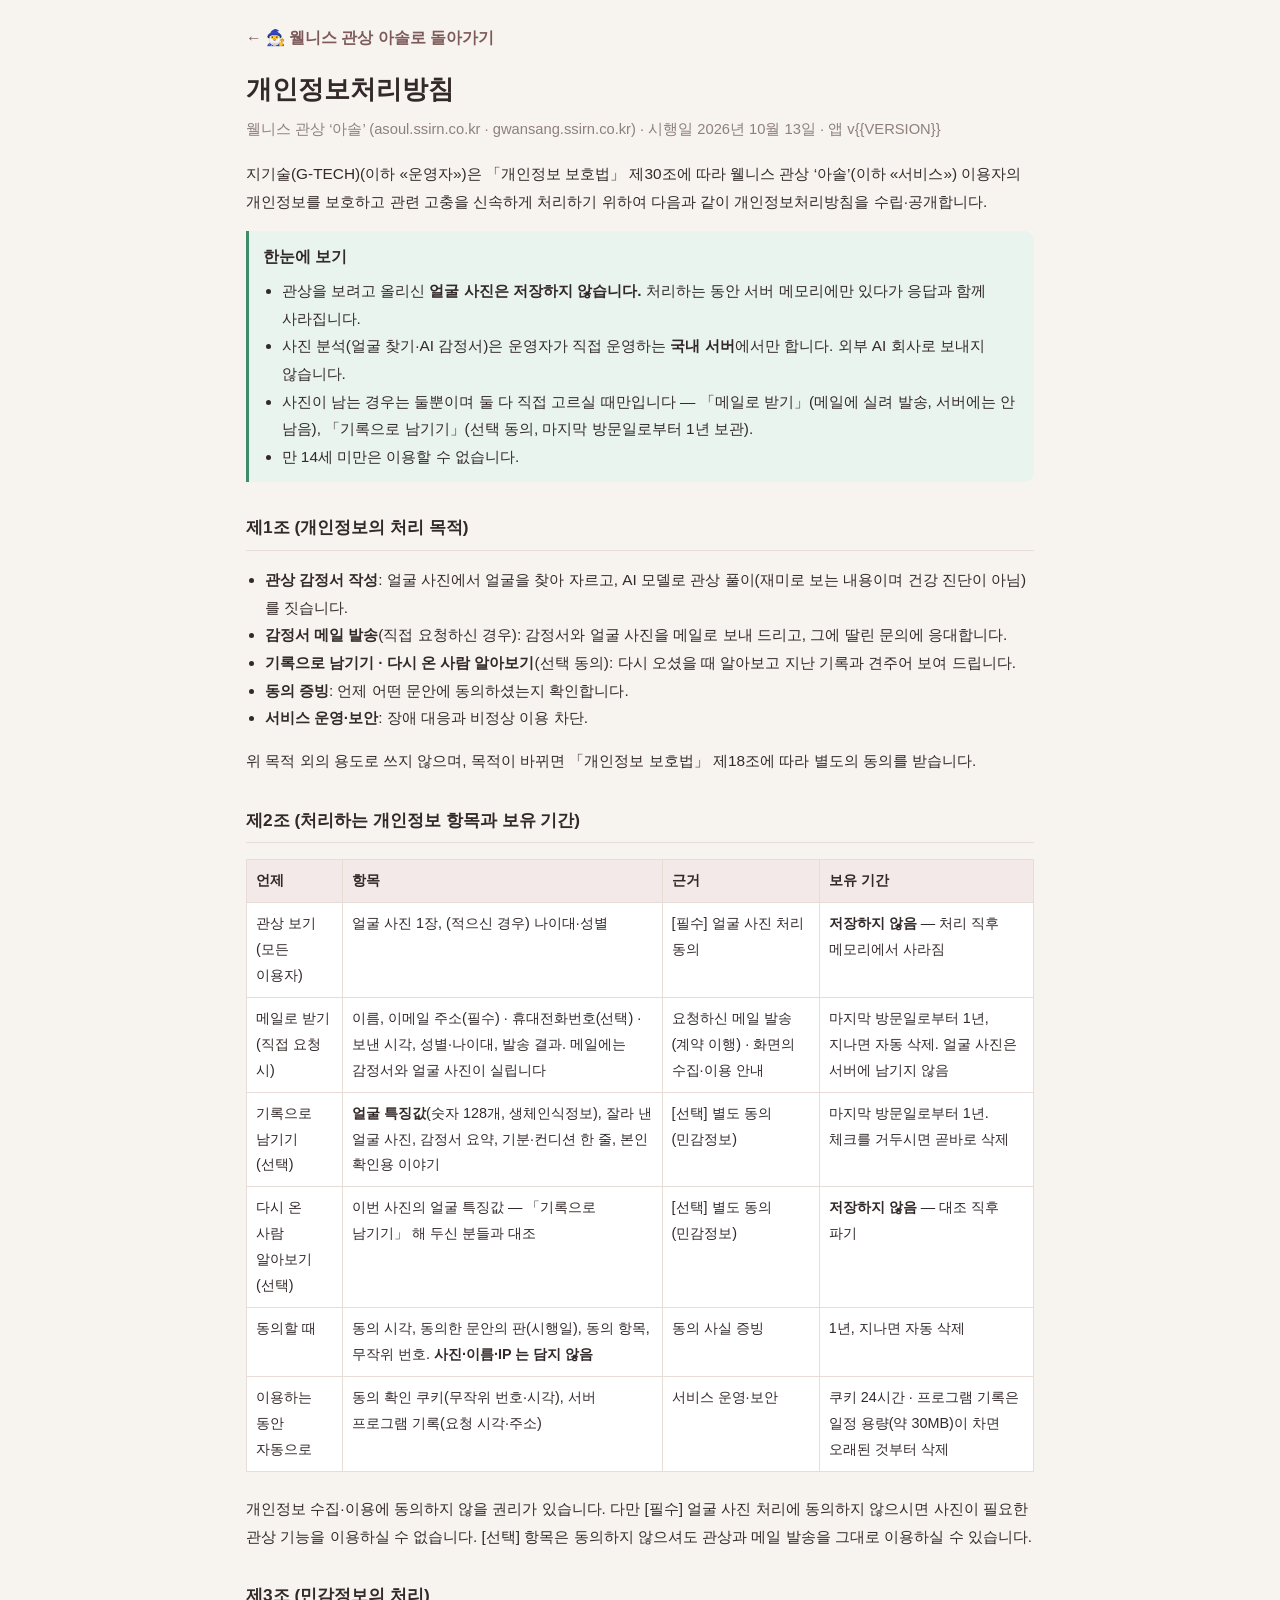
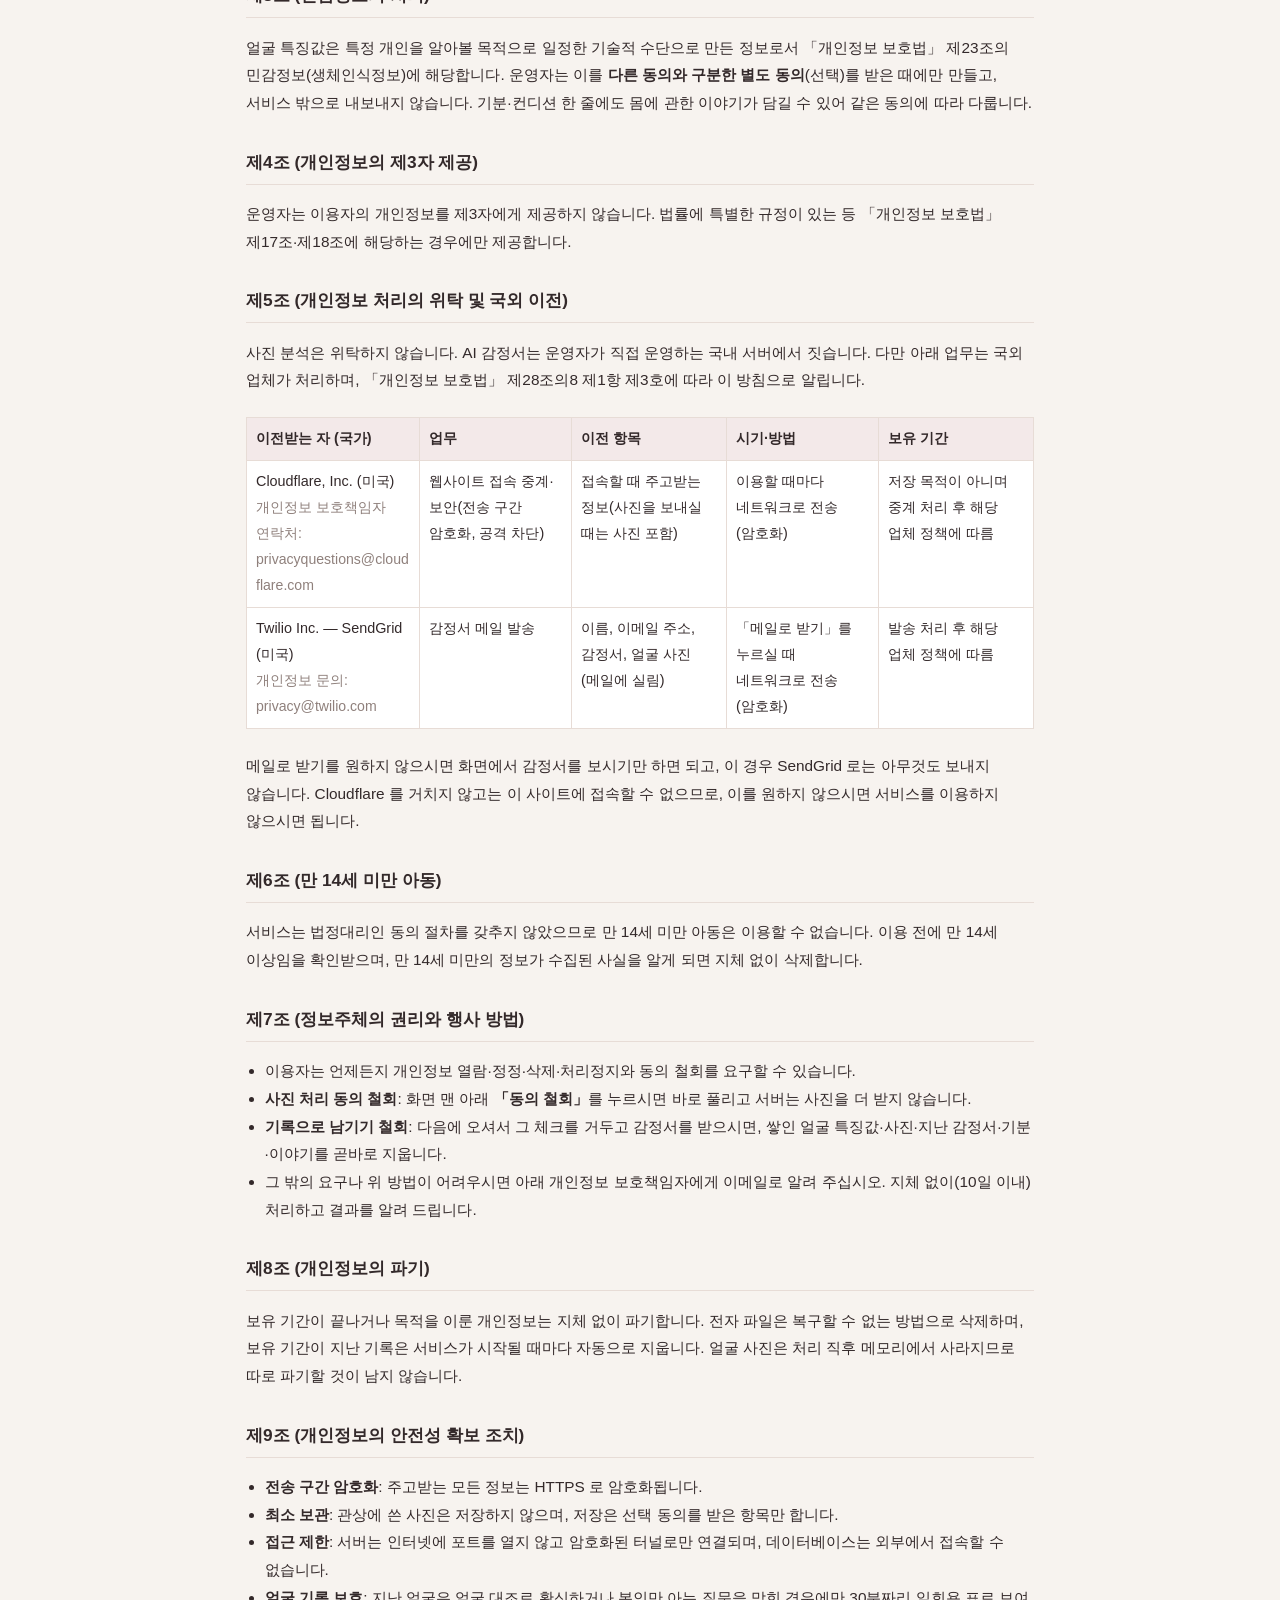
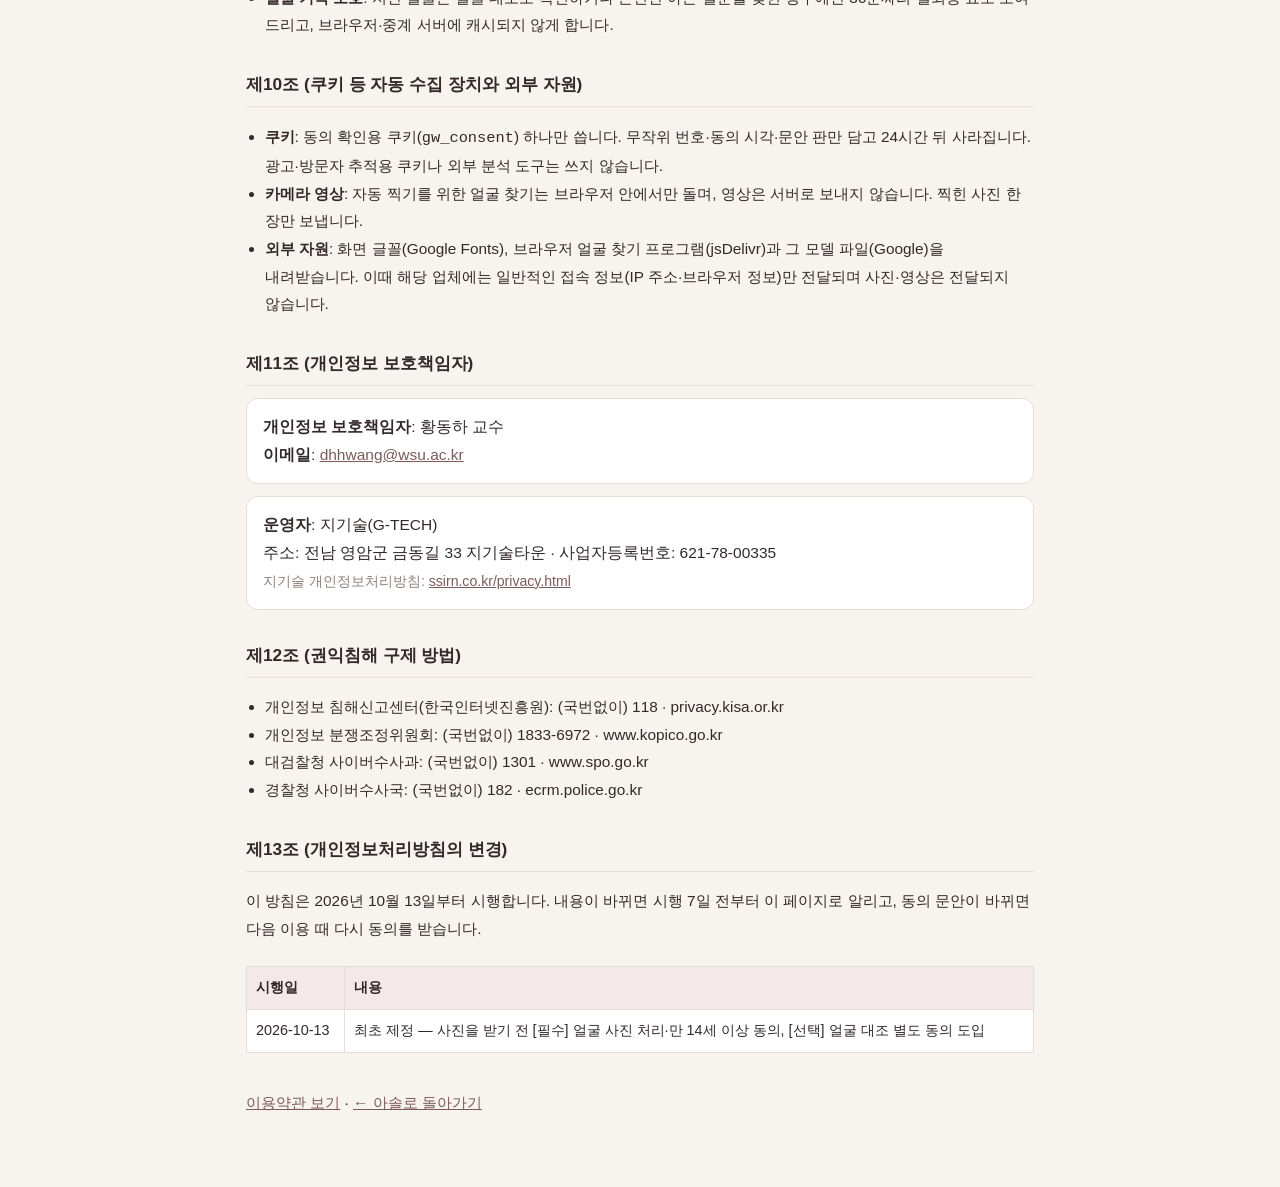
==== static/privacy.html @ 408d6bc7 "v4.3.0 — 사진을 받기 전에 묻는다 · 개인정보처리방침 · 이용약관 - 첫 화면 동의: [필수] 얼굴 사진 처리(전문을 끝까지 읽어야 «동의합니다»로만 체크)   + [필수]" ====
<!DOCTYPE html>
<html lang="ko">
<head>
<meta charset="utf-8">
<meta name="viewport" content="width=device-width, initial-scale=1, viewport-fit=cover">
<title>개인정보처리방침 · 웰니스 관상 아솔</title>
<style>
  :root { --brand:#7D5A5A; --ink:#33292a; --soft:#5d4f4f; --muted:#8f807c; --line:#e7dcd6; --ground:#f7f3ef; --card:#fff; }
  * { box-sizing: border-box; }
  body { margin:0; background:var(--ground); color:var(--ink); line-height:1.8; word-break:keep-all; overflow-wrap:anywhere;
         font-family:"Noto Sans KR","Malgun Gothic",-apple-system,BlinkMacSystemFont,sans-serif; font-size:15.5px; }
  .wrap { max-width:820px; margin:0 auto; padding:24px 16px 56px; }
  .top a { color:var(--brand); text-decoration:none; font-weight:700; }
  h1 { font-size:1.6rem; margin:14px 0 4px; }
  .date { color:var(--muted); font-size:.92rem; margin-bottom:18px; }
  h2 { font-size:1.08rem; margin:30px 0 8px; padding-bottom:6px; border-bottom:1px solid var(--line); }
  p, li { font-size:.96rem; }
  ul { padding-left:1.2em; }
  a { color:var(--brand); }
  .card { background:var(--card); border:1px solid var(--line); border-radius:12px; padding:14px 16px; margin:12px 0; }
  .key { background:#e9f4ee; border-left:3px solid #3f8c68; border-radius:0 10px 10px 0; padding:12px 14px; margin:14px 0; }
  .tbl { width:100%; overflow-x:auto; }
  table { width:100%; border-collapse:collapse; font-size:.9rem; margin:8px 0; background:var(--card); }
  th, td { border:1px solid var(--line); padding:8px 9px; vertical-align:top; text-align:left; }
  th { background:#f3e9e9; font-weight:700; }
  .muted { color:var(--muted); font-size:.88rem; }
  @media (max-width:480px) {
    h1 { font-size:1.35rem; }
    th, td { padding:7px 6px; font-size:.84rem; }
    table.stack, table.stack tbody, table.stack tr, table.stack td { display:block; width:100%; }
    table.stack thead { display:none; }
    table.stack tr { border:1px solid var(--line); border-radius:10px; margin:0 0 10px; background:var(--card); }
    table.stack td { border:none; border-bottom:1px solid var(--line); }
    table.stack td:last-child { border-bottom:none; }
    table.stack td::before { content:attr(data-h); display:block; font-weight:700; color:var(--soft); font-size:.8rem; }
  }
</style>
</head>
<body>
<div class="wrap">
  <div class="top"><a href="/">← 🧙‍♂️ 웰니스 관상 아솔로 돌아가기</a></div>
  <h1>개인정보처리방침</h1>
  <div class="date">웰니스 관상 ‘아솔’ (asoul.ssirn.co.kr · gwansang.ssirn.co.kr) · 시행일 2026년 10월 13일 · 앱 v{{VERSION}}</div>

  <p>지기술(G-TECH)(이하 «운영자»)은 「개인정보 보호법」 제30조에 따라 웰니스 관상 ‘아솔’(이하 «서비스») 이용자의
    개인정보를 보호하고 관련 고충을 신속하게 처리하기 위하여 다음과 같이 개인정보처리방침을 수립·공개합니다.</p>

  <div class="key">
    <b>한눈에 보기</b>
    <ul style="margin:6px 0 0">
      <li>관상을 보려고 올리신 <b>얼굴 사진은 저장하지 않습니다.</b> 처리하는 동안 서버 메모리에만 있다가 응답과 함께 사라집니다.</li>
      <li>사진 분석(얼굴 찾기·AI 감정서)은 운영자가 직접 운영하는 <b>국내 서버</b>에서만 합니다. 외부 AI 회사로 보내지 않습니다.</li>
      <li>사진이 남는 경우는 둘뿐이며 둘 다 직접 고르실 때만입니다 — 「메일로 받기」(메일에 실려 발송, 서버에는 안 남음),
          「기록으로 남기기」(선택 동의, 마지막 방문일로부터 1년 보관).</li>
      <li>만 14세 미만은 이용할 수 없습니다.</li>
    </ul>
  </div>

  <h2>제1조 (개인정보의 처리 목적)</h2>
  <ul>
    <li><b>관상 감정서 작성</b>: 얼굴 사진에서 얼굴을 찾아 자르고, AI 모델로 관상 풀이(재미로 보는 내용이며 건강 진단이 아님)를 짓습니다.</li>
    <li><b>감정서 메일 발송</b>(직접 요청하신 경우): 감정서와 얼굴 사진을 메일로 보내 드리고, 그에 딸린 문의에 응대합니다.</li>
    <li><b>기록으로 남기기 · 다시 온 사람 알아보기</b>(선택 동의): 다시 오셨을 때 알아보고 지난 기록과 견주어 보여 드립니다.</li>
    <li><b>동의 증빙</b>: 언제 어떤 문안에 동의하셨는지 확인합니다.</li>
    <li><b>서비스 운영·보안</b>: 장애 대응과 비정상 이용 차단.</li>
  </ul>
  <p>위 목적 외의 용도로 쓰지 않으며, 목적이 바뀌면 「개인정보 보호법」 제18조에 따라 별도의 동의를 받습니다.</p>

  <h2>제2조 (처리하는 개인정보 항목과 보유 기간)</h2>
  <div class="tbl"><table class="stack">
    <thead><tr><th>언제</th><th>항목</th><th>근거</th><th>보유 기간</th></tr></thead>
    <tbody>
    <tr><td data-h="언제">관상 보기 (모든 이용자)</td>
        <td data-h="항목">얼굴 사진 1장, (적으신 경우) 나이대·성별</td>
        <td data-h="근거">[필수] 얼굴 사진 처리 동의</td>
        <td data-h="보유 기간"><b>저장하지 않음</b> — 처리 직후 메모리에서 사라짐</td></tr>
    <tr><td data-h="언제">메일로 받기 (직접 요청 시)</td>
        <td data-h="항목">이름, 이메일 주소(필수) · 휴대전화번호(선택) · 보낸 시각, 성별·나이대, 발송 결과.
            메일에는 감정서와 얼굴 사진이 실립니다</td>
        <td data-h="근거">요청하신 메일 발송(계약 이행) · 화면의 수집·이용 안내</td>
        <td data-h="보유 기간">마지막 방문일로부터 1년, 지나면 자동 삭제. 얼굴 사진은 서버에 남기지 않음</td></tr>
    <tr><td data-h="언제">기록으로 남기기 (선택)</td>
        <td data-h="항목"><b>얼굴 특징값</b>(숫자 128개, 생체인식정보), 잘라 낸 얼굴 사진, 감정서 요약, 기분·컨디션 한 줄,
            본인 확인용 이야기</td>
        <td data-h="근거">[선택] 별도 동의(민감정보)</td>
        <td data-h="보유 기간">마지막 방문일로부터 1년. 체크를 거두시면 곧바로 삭제</td></tr>
    <tr><td data-h="언제">다시 온 사람 알아보기 (선택)</td>
        <td data-h="항목">이번 사진의 얼굴 특징값 — 「기록으로 남기기」 해 두신 분들과 대조</td>
        <td data-h="근거">[선택] 별도 동의(민감정보)</td>
        <td data-h="보유 기간"><b>저장하지 않음</b> — 대조 직후 파기</td></tr>
    <tr><td data-h="언제">동의할 때</td>
        <td data-h="항목">동의 시각, 동의한 문안의 판(시행일), 동의 항목, 무작위 번호. <b>사진·이름·IP 는 담지 않음</b></td>
        <td data-h="근거">동의 사실 증빙</td>
        <td data-h="보유 기간">1년, 지나면 자동 삭제</td></tr>
    <tr><td data-h="언제">이용하는 동안 자동으로</td>
        <td data-h="항목">동의 확인 쿠키(무작위 번호·시각), 서버 프로그램 기록(요청 시각·주소)</td>
        <td data-h="근거">서비스 운영·보안</td>
        <td data-h="보유 기간">쿠키 24시간 · 프로그램 기록은 일정 용량(약 30MB)이 차면 오래된 것부터 삭제</td></tr>
    </tbody>
  </table></div>
  <p>개인정보 수집·이용에 동의하지 않을 권리가 있습니다. 다만 [필수] 얼굴 사진 처리에 동의하지 않으시면 사진이 필요한
    관상 기능을 이용하실 수 없습니다. [선택] 항목은 동의하지 않으셔도 관상과 메일 발송을 그대로 이용하실 수 있습니다.</p>

  <h2>제3조 (민감정보의 처리)</h2>
  <p>얼굴 특징값은 특정 개인을 알아볼 목적으로 일정한 기술적 수단으로 만든 정보로서 「개인정보 보호법」 제23조의
    민감정보(생체인식정보)에 해당합니다. 운영자는 이를 <b>다른 동의와 구분한 별도 동의</b>(선택)를 받은 때에만 만들고,
    서비스 밖으로 내보내지 않습니다. 기분·컨디션 한 줄에도 몸에 관한 이야기가 담길 수 있어 같은 동의에 따라 다룹니다.</p>

  <h2>제4조 (개인정보의 제3자 제공)</h2>
  <p>운영자는 이용자의 개인정보를 제3자에게 제공하지 않습니다. 법률에 특별한 규정이 있는 등 「개인정보 보호법」
    제17조·제18조에 해당하는 경우에만 제공합니다.</p>

  <h2>제5조 (개인정보 처리의 위탁 및 국외 이전)</h2>
  <p>사진 분석은 위탁하지 않습니다. AI 감정서는 운영자가 직접 운영하는 국내 서버에서 짓습니다.
    다만 아래 업무는 국외 업체가 처리하며, 「개인정보 보호법」 제28조의8 제1항 제3호에 따라 이 방침으로 알립니다.</p>
  <div class="tbl"><table class="stack">
    <thead><tr><th>이전받는 자 (국가)</th><th>업무</th><th>이전 항목</th><th>시기·방법</th><th>보유 기간</th></tr></thead>
    <tbody>
    <tr><td data-h="이전받는 자 (국가)">Cloudflare, Inc. (미국)<br><span class="muted">개인정보 보호책임자 연락처: privacyquestions@cloudflare.com</span></td>
        <td data-h="업무">웹사이트 접속 중계·보안(전송 구간 암호화, 공격 차단)</td>
        <td data-h="이전 항목">접속할 때 주고받는 정보(사진을 보내실 때는 사진 포함)</td>
        <td data-h="시기·방법">이용할 때마다 네트워크로 전송(암호화)</td>
        <td data-h="보유 기간">저장 목적이 아니며 중계 처리 후 해당 업체 정책에 따름</td></tr>
    <tr><td data-h="이전받는 자 (국가)">Twilio Inc. — SendGrid (미국)<br><span class="muted">개인정보 문의: privacy@twilio.com</span></td>
        <td data-h="업무">감정서 메일 발송</td>
        <td data-h="이전 항목">이름, 이메일 주소, 감정서, 얼굴 사진(메일에 실림)</td>
        <td data-h="시기·방법">「메일로 받기」를 누르실 때 네트워크로 전송(암호화)</td>
        <td data-h="보유 기간">발송 처리 후 해당 업체 정책에 따름</td></tr>
    </tbody>
  </table></div>
  <p>메일로 받기를 원하지 않으시면 화면에서 감정서를 보시기만 하면 되고, 이 경우 SendGrid 로는 아무것도 보내지 않습니다.
    Cloudflare 를 거치지 않고는 이 사이트에 접속할 수 없으므로, 이를 원하지 않으시면 서비스를 이용하지 않으시면 됩니다.</p>

  <h2>제6조 (만 14세 미만 아동)</h2>
  <p>서비스는 법정대리인 동의 절차를 갖추지 않았으므로 만 14세 미만 아동은 이용할 수 없습니다. 이용 전에 만 14세 이상임을
    확인받으며, 만 14세 미만의 정보가 수집된 사실을 알게 되면 지체 없이 삭제합니다.</p>

  <h2>제7조 (정보주체의 권리와 행사 방법)</h2>
  <ul>
    <li>이용자는 언제든지 개인정보 열람·정정·삭제·처리정지와 동의 철회를 요구할 수 있습니다.</li>
    <li><b>사진 처리 동의 철회</b>: 화면 맨 아래 <b>「동의 철회」</b>를 누르시면 바로 풀리고 서버는 사진을 더 받지 않습니다.</li>
    <li><b>기록으로 남기기 철회</b>: 다음에 오셔서 그 체크를 거두고 감정서를 받으시면, 쌓인 얼굴 특징값·사진·지난 감정서·기분·이야기를 곧바로 지웁니다.</li>
    <li>그 밖의 요구나 위 방법이 어려우시면 아래 개인정보 보호책임자에게 이메일로 알려 주십시오. 지체 없이(10일 이내) 처리하고 결과를 알려 드립니다.</li>
  </ul>

  <h2>제8조 (개인정보의 파기)</h2>
  <p>보유 기간이 끝나거나 목적을 이룬 개인정보는 지체 없이 파기합니다. 전자 파일은 복구할 수 없는 방법으로 삭제하며,
    보유 기간이 지난 기록은 서비스가 시작될 때마다 자동으로 지웁니다. 얼굴 사진은 처리 직후 메모리에서 사라지므로 따로 파기할 것이 남지 않습니다.</p>

  <h2>제9조 (개인정보의 안전성 확보 조치)</h2>
  <ul>
    <li><b>전송 구간 암호화</b>: 주고받는 모든 정보는 HTTPS 로 암호화됩니다.</li>
    <li><b>최소 보관</b>: 관상에 쓴 사진은 저장하지 않으며, 저장은 선택 동의를 받은 항목만 합니다.</li>
    <li><b>접근 제한</b>: 서버는 인터넷에 포트를 열지 않고 암호화된 터널로만 연결되며, 데이터베이스는 외부에서 접속할 수 없습니다.</li>
    <li><b>얼굴 기록 보호</b>: 지난 얼굴은 얼굴 대조로 확신하거나 본인만 아는 질문을 맞힌 경우에만 30분짜리 일회용 표로 보여 드리고, 브라우저·중계 서버에 캐시되지 않게 합니다.</li>
  </ul>

  <h2>제10조 (쿠키 등 자동 수집 장치와 외부 자원)</h2>
  <ul>
    <li><b>쿠키</b>: 동의 확인용 쿠키(<code>gw_consent</code>) 하나만 씁니다. 무작위 번호·동의 시각·문안 판만 담고 24시간 뒤 사라집니다.
        광고·방문자 추적용 쿠키나 외부 분석 도구는 쓰지 않습니다.</li>
    <li><b>카메라 영상</b>: 자동 찍기를 위한 얼굴 찾기는 브라우저 안에서만 돌며, 영상은 서버로 보내지 않습니다. 찍힌 사진 한 장만 보냅니다.</li>
    <li><b>외부 자원</b>: 화면 글꼴(Google Fonts), 브라우저 얼굴 찾기 프로그램(jsDelivr)과 그 모델 파일(Google)을 내려받습니다.
        이때 해당 업체에는 일반적인 접속 정보(IP 주소·브라우저 정보)만 전달되며 사진·영상은 전달되지 않습니다.</li>
  </ul>

  <h2>제11조 (개인정보 보호책임자)</h2>
  <div class="card">
    <b>개인정보 보호책임자</b>: 황동하 교수<br>
    <b>이메일</b>: <a href="mailto:dhhwang@wsu.ac.kr">dhhwang@wsu.ac.kr</a>
  </div>
  <div class="card">
    <b>운영자</b>: 지기술(G-TECH)<br>
    주소: 전남 영암군 금동길 33 지기술타운 · 사업자등록번호: 621-78-00335<br>
    <span class="muted">지기술 개인정보처리방침: <a href="https://ssirn.co.kr/privacy.html" target="_blank" rel="noopener">ssirn.co.kr/privacy.html</a></span>
  </div>

  <h2>제12조 (권익침해 구제 방법)</h2>
  <ul>
    <li>개인정보 침해신고센터(한국인터넷진흥원): (국번없이) 118 · privacy.kisa.or.kr</li>
    <li>개인정보 분쟁조정위원회: (국번없이) 1833-6972 · www.kopico.go.kr</li>
    <li>대검찰청 사이버수사과: (국번없이) 1301 · www.spo.go.kr</li>
    <li>경찰청 사이버수사국: (국번없이) 182 · ecrm.police.go.kr</li>
  </ul>

  <h2>제13조 (개인정보처리방침의 변경)</h2>
  <p>이 방침은 2026년 10월 13일부터 시행합니다. 내용이 바뀌면 시행 7일 전부터 이 페이지로 알리고,
    동의 문안이 바뀌면 다음 이용 때 다시 동의를 받습니다.</p>
  <div class="tbl"><table>
    <tr><th>시행일</th><th>내용</th></tr>
    <tr><td>2026-10-13</td><td>최초 제정 — 사진을 받기 전 [필수] 얼굴 사진 처리·만 14세 이상 동의, [선택] 얼굴 대조 별도 동의 도입</td></tr>
  </table></div>

  <p style="margin-top:28px"><a href="/terms">이용약관 보기</a> · <a href="/">← 아솔로 돌아가기</a></p>
</div>
</body>
</html>
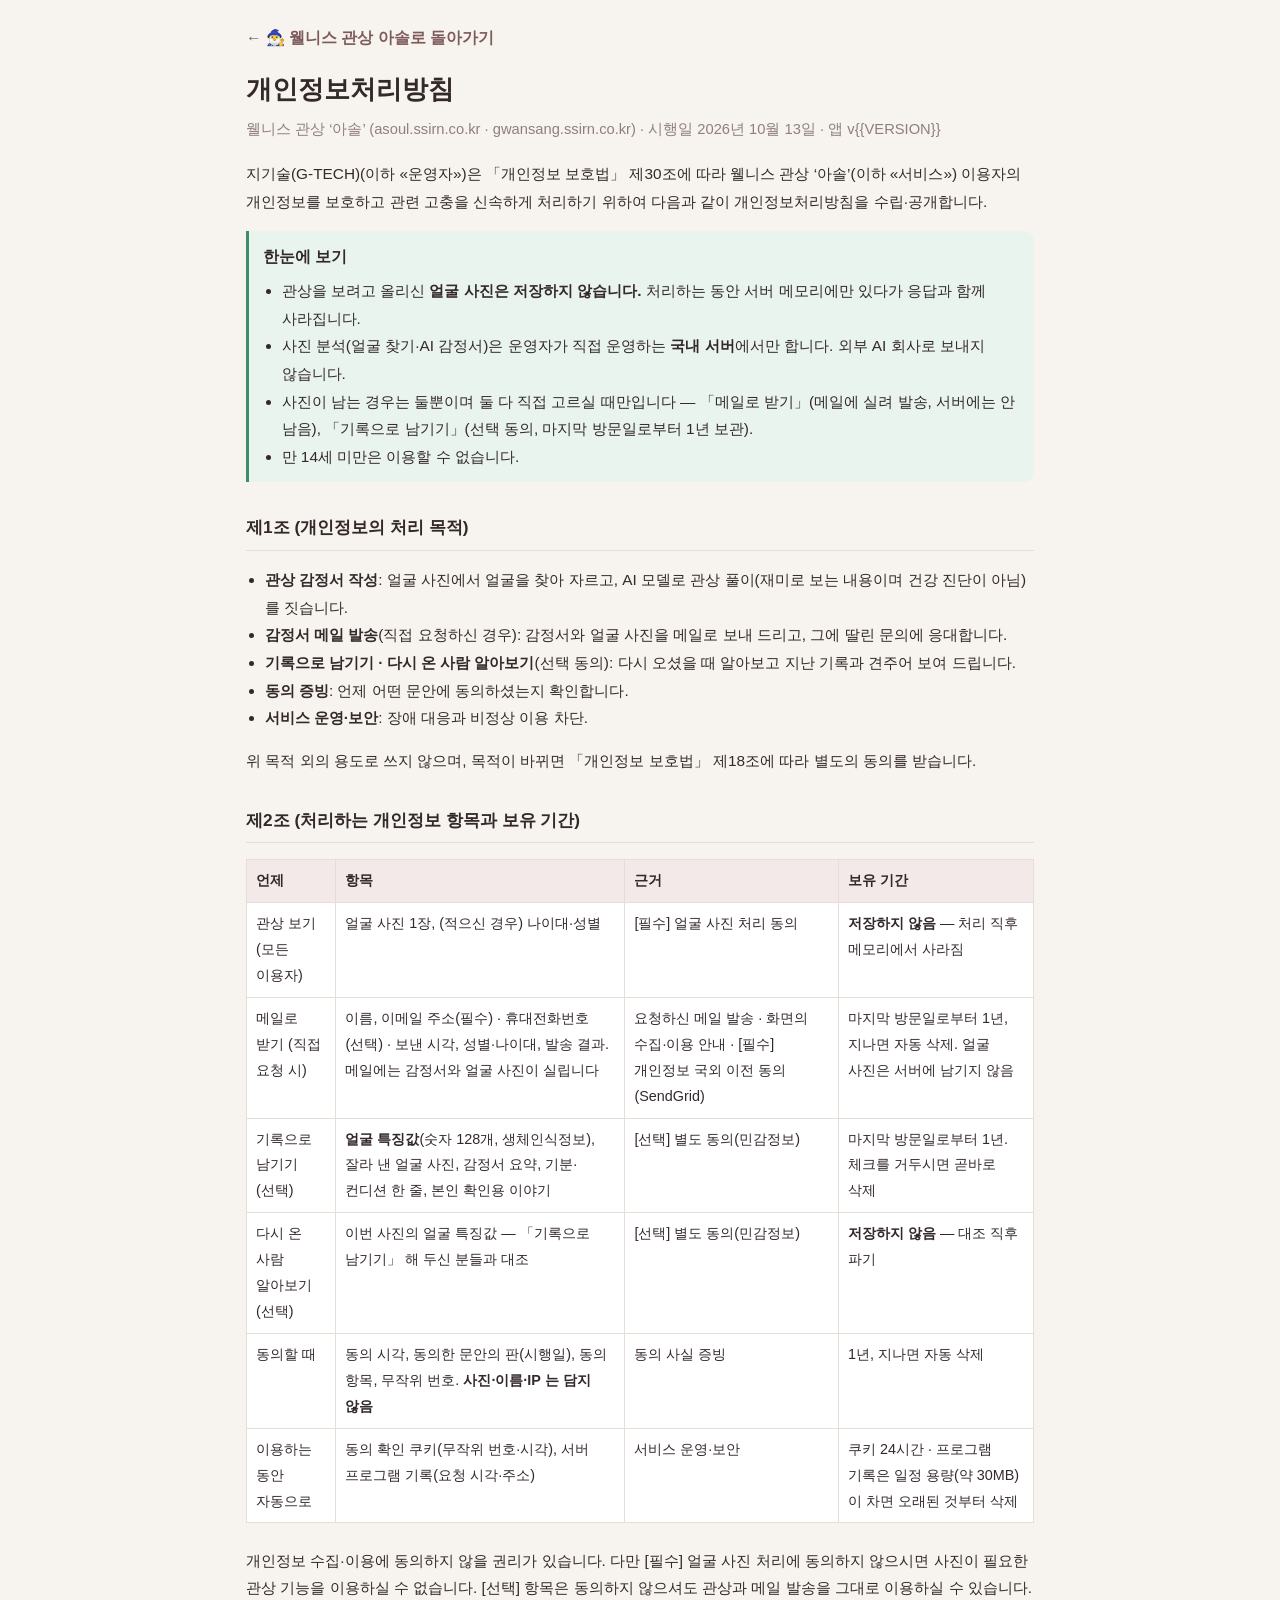
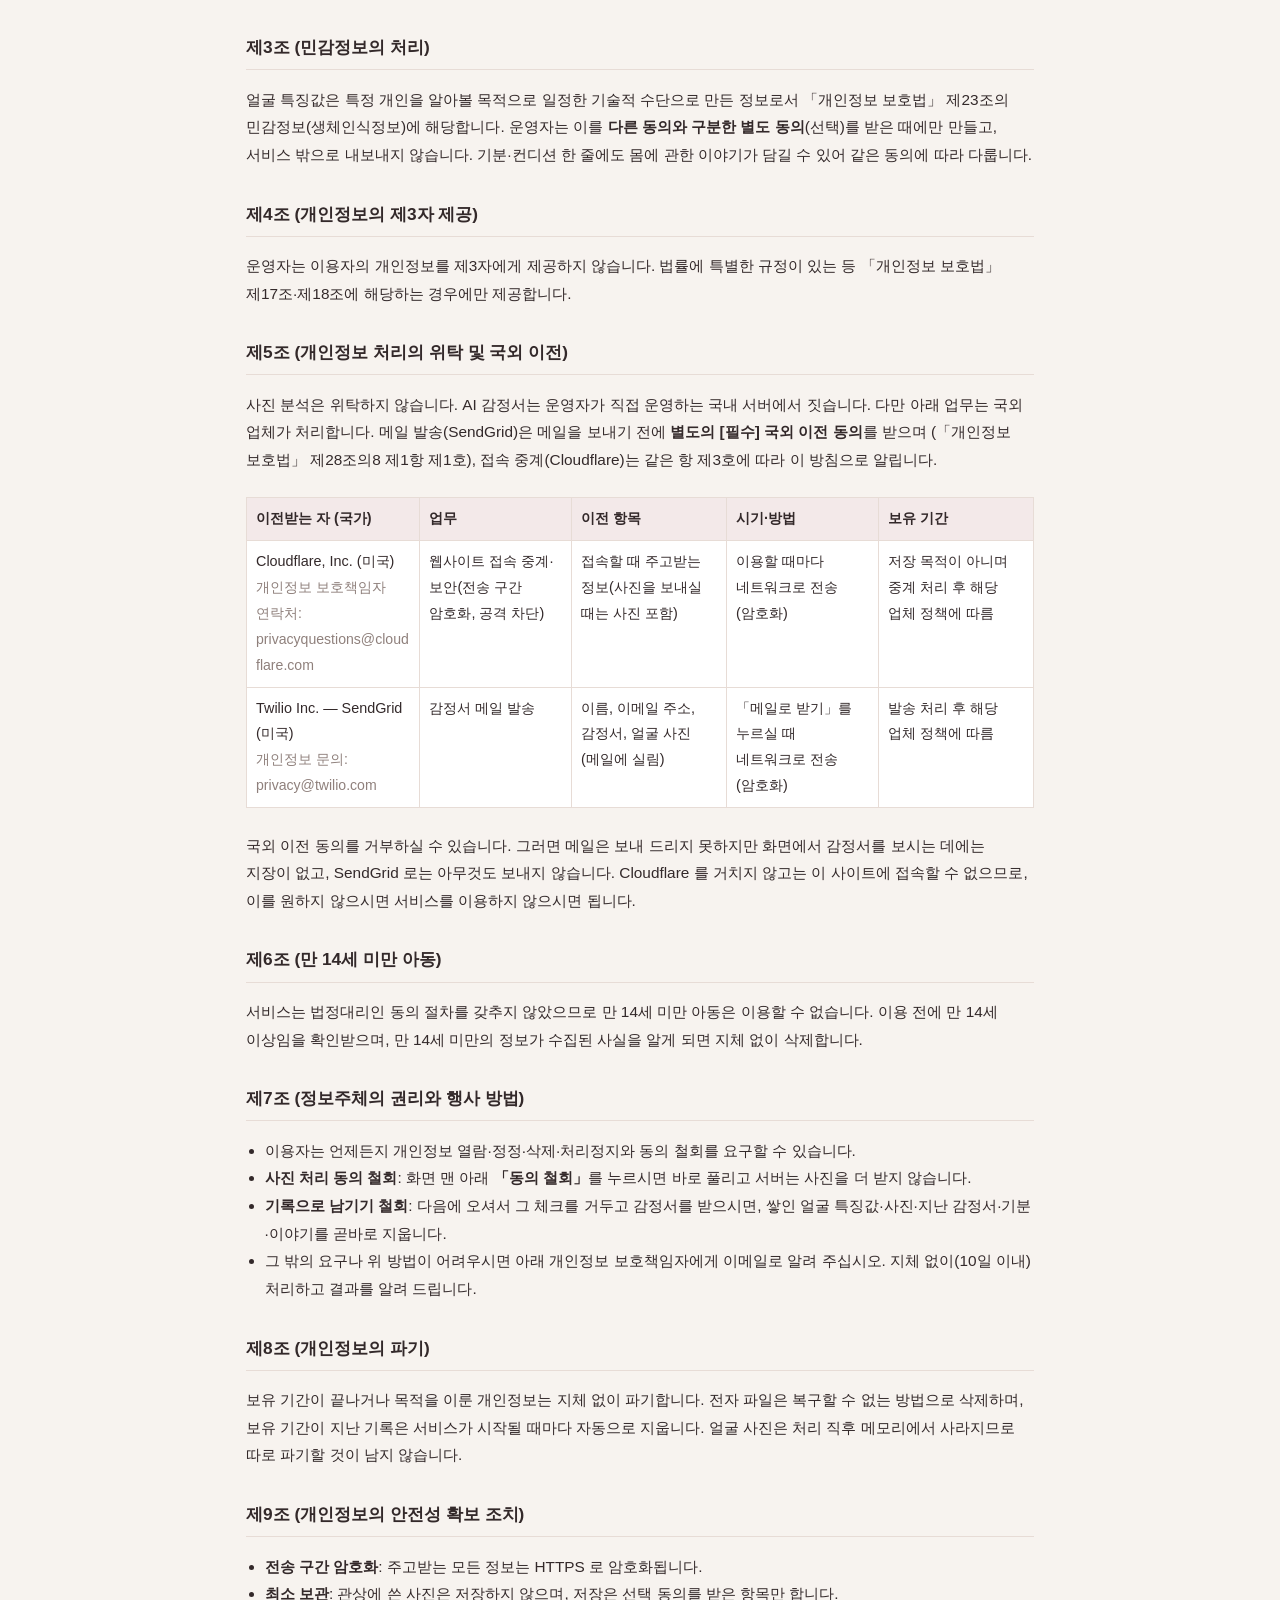
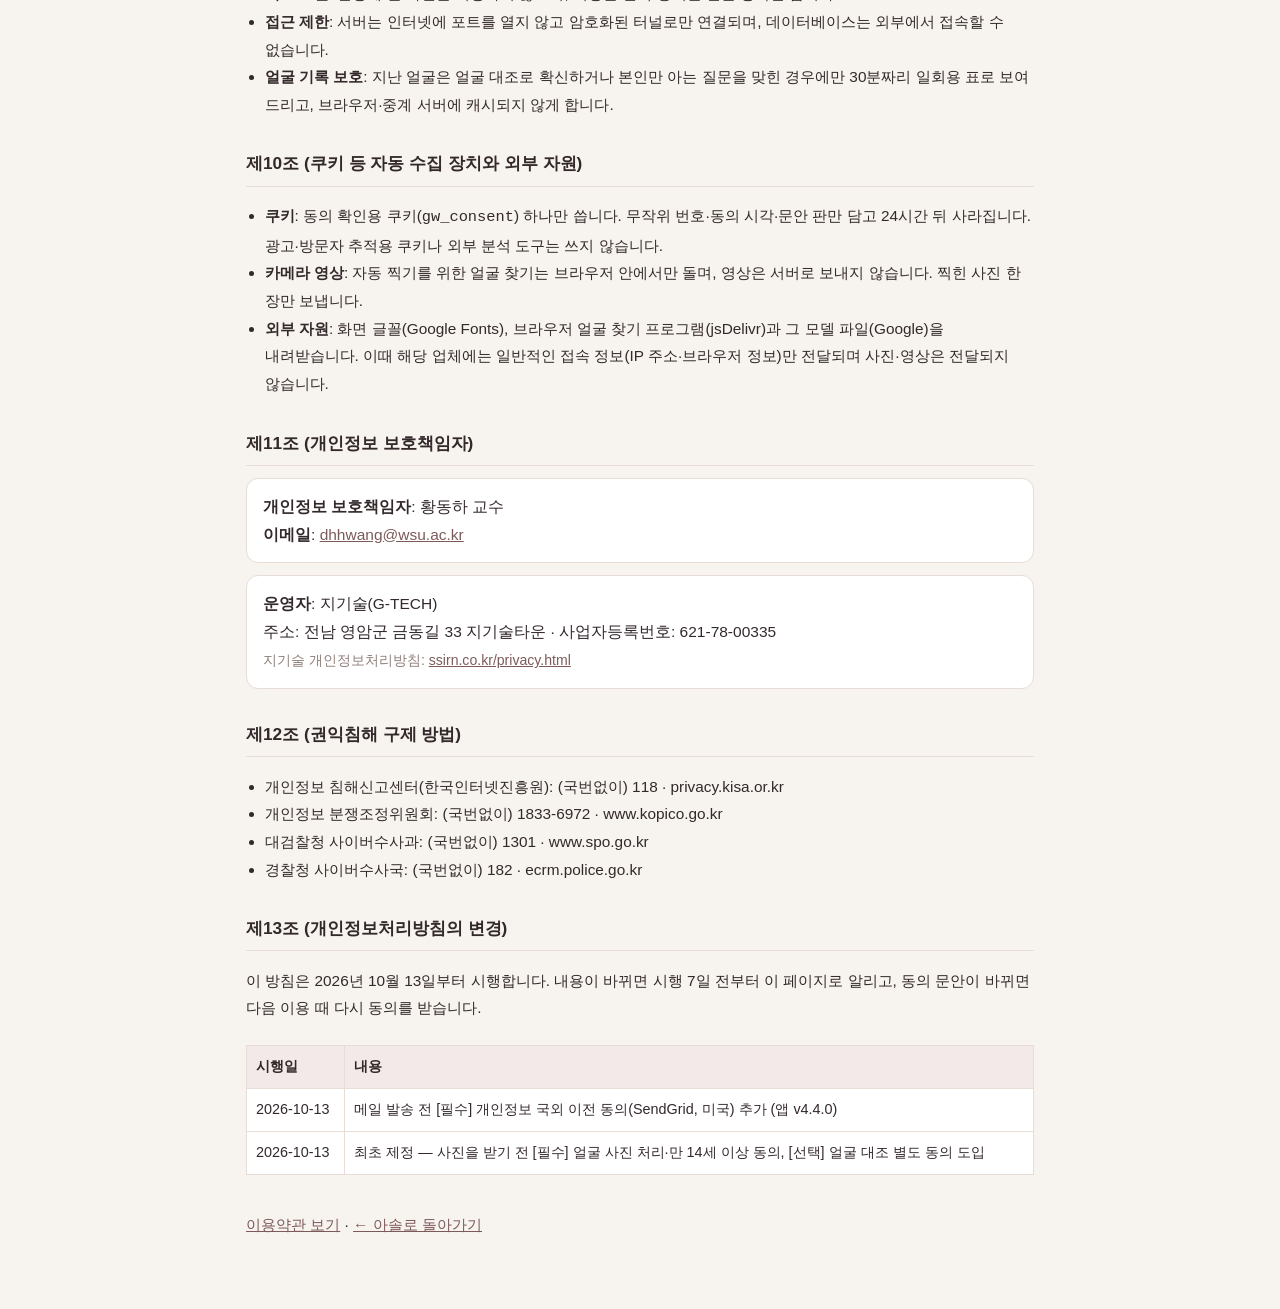
==== commit 2376f936: "v4.4.0 — 메일 보내기 전 [필수] 개인정보 국외 이전 동의(SendGrid, 미국) - 메일 칸 아래 [필수] 국외 이전 동의: 전문(이전받는 자·국가·항목(얼굴 사진)·목" ====
--- a/static/privacy.html
+++ b/static/privacy.html
@@ -77,7 +77,7 @@
     <tr><td data-h="언제">메일로 받기 (직접 요청 시)</td>
         <td data-h="항목">이름, 이메일 주소(필수) · 휴대전화번호(선택) · 보낸 시각, 성별·나이대, 발송 결과.
             메일에는 감정서와 얼굴 사진이 실립니다</td>
-        <td data-h="근거">요청하신 메일 발송(계약 이행) · 화면의 수집·이용 안내</td>
+        <td data-h="근거">요청하신 메일 발송 · 화면의 수집·이용 안내 · [필수] 개인정보 국외 이전 동의(SendGrid)</td>
         <td data-h="보유 기간">마지막 방문일로부터 1년, 지나면 자동 삭제. 얼굴 사진은 서버에 남기지 않음</td></tr>
     <tr><td data-h="언제">기록으로 남기기 (선택)</td>
         <td data-h="항목"><b>얼굴 특징값</b>(숫자 128개, 생체인식정보), 잘라 낸 얼굴 사진, 감정서 요약, 기분·컨디션 한 줄,
@@ -112,7 +112,8 @@
 
   <h2>제5조 (개인정보 처리의 위탁 및 국외 이전)</h2>
   <p>사진 분석은 위탁하지 않습니다. AI 감정서는 운영자가 직접 운영하는 국내 서버에서 짓습니다.
-    다만 아래 업무는 국외 업체가 처리하며, 「개인정보 보호법」 제28조의8 제1항 제3호에 따라 이 방침으로 알립니다.</p>
+    다만 아래 업무는 국외 업체가 처리합니다. 메일 발송(SendGrid)은 메일을 보내기 전에 <b>별도의 [필수] 국외 이전 동의</b>를 받으며
+    (「개인정보 보호법」 제28조의8 제1항 제1호), 접속 중계(Cloudflare)는 같은 항 제3호에 따라 이 방침으로 알립니다.</p>
   <div class="tbl"><table class="stack">
     <thead><tr><th>이전받는 자 (국가)</th><th>업무</th><th>이전 항목</th><th>시기·방법</th><th>보유 기간</th></tr></thead>
     <tbody>
@@ -128,7 +129,7 @@
         <td data-h="보유 기간">발송 처리 후 해당 업체 정책에 따름</td></tr>
     </tbody>
   </table></div>
-  <p>메일로 받기를 원하지 않으시면 화면에서 감정서를 보시기만 하면 되고, 이 경우 SendGrid 로는 아무것도 보내지 않습니다.
+  <p>국외 이전 동의를 거부하실 수 있습니다. 그러면 메일은 보내 드리지 못하지만 화면에서 감정서를 보시는 데에는 지장이 없고, SendGrid 로는 아무것도 보내지 않습니다.
     Cloudflare 를 거치지 않고는 이 사이트에 접속할 수 없으므로, 이를 원하지 않으시면 서비스를 이용하지 않으시면 됩니다.</p>
 
   <h2>제6조 (만 14세 미만 아동)</h2>
@@ -188,6 +189,7 @@
     동의 문안이 바뀌면 다음 이용 때 다시 동의를 받습니다.</p>
   <div class="tbl"><table>
     <tr><th>시행일</th><th>내용</th></tr>
+    <tr><td>2026-10-13</td><td>메일 발송 전 [필수] 개인정보 국외 이전 동의(SendGrid, 미국) 추가 (앱 v4.4.0)</td></tr>
     <tr><td>2026-10-13</td><td>최초 제정 — 사진을 받기 전 [필수] 얼굴 사진 처리·만 14세 이상 동의, [선택] 얼굴 대조 별도 동의 도입</td></tr>
   </table></div>
 
